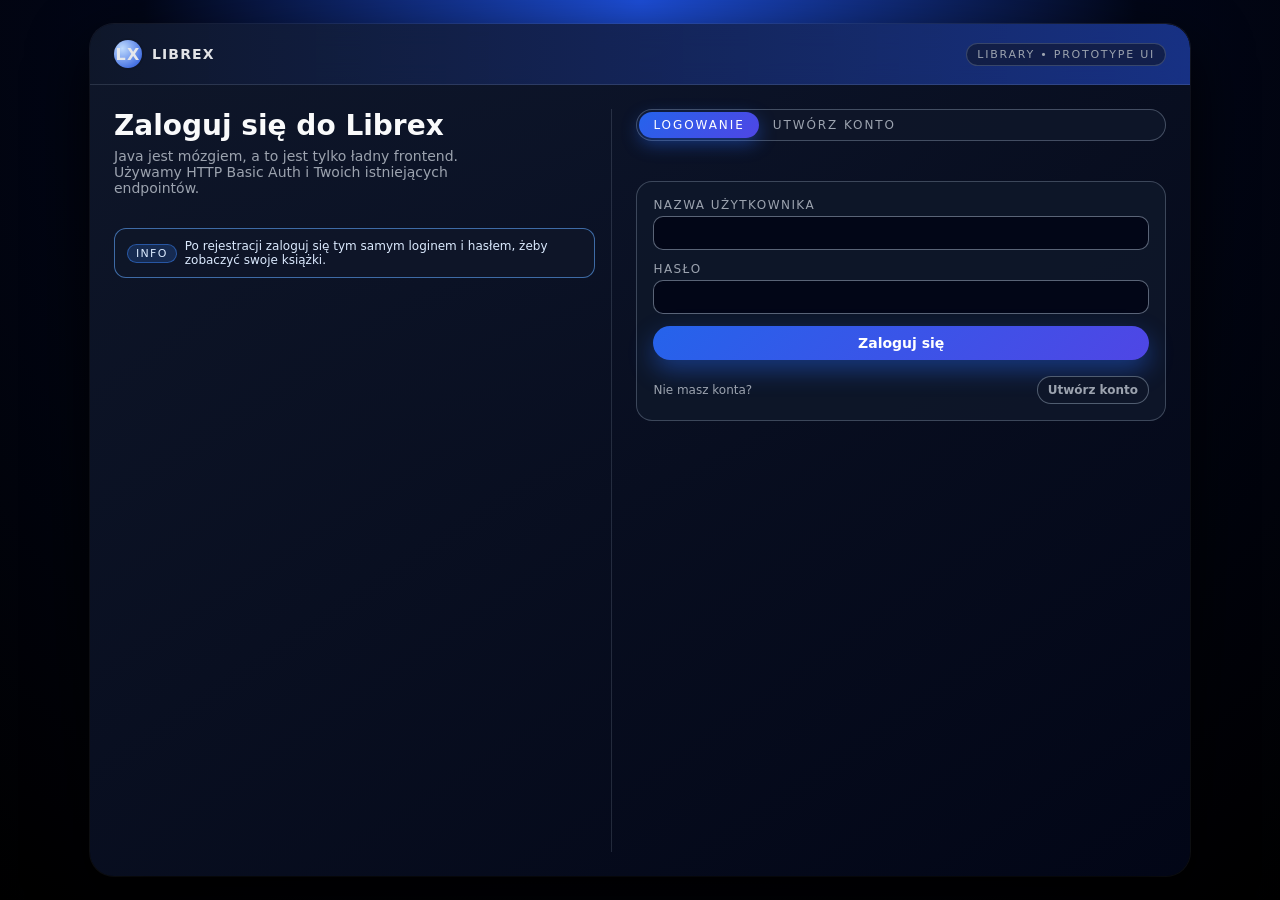
==== Librex/src/main/resources/static/index.html @ 3c1e67bb "The application is expanded to include basic crud for books, authors, and users. Additionally, it ha" ====
<!DOCTYPE html>
<html lang="pl">
<head>
    <meta charset="UTF-8" />
    <title>Librex</title>
    <meta name="viewport" content="width=device-width, initial-scale=1.0" />
    <style>
        :root {
            --bg: #0f172a;
            --bg-soft: #111827;
            --card: #1f2937;
            --accent: #3b82f6;
            --accent-soft: rgba(59, 130, 246, 0.15);
            --text: #f9fafb;
            --muted: #9ca3af;
            --danger: #ef4444;
            --radius: 16px;
        }

        * {
            box-sizing: border-box;
            margin: 0;
            padding: 0;
            font-family: system-ui, -apple-system, BlinkMacSystemFont, "Segoe UI", sans-serif;
        }

        body {
            background: radial-gradient(circle at top, #1d4ed8 0, #020617 45%, #000000 100%);
            color: var(--text);
            min-height: 100vh;
            display: flex;
            align-items: stretch;
            justify-content: center;
        }

        #app {
            width: 100%;
            max-width: 1100px;
            margin: 24px;
            background: linear-gradient(145deg, rgba(15, 23, 42, 0.98), rgba(2, 6, 23, 0.98));
            border-radius: 24px;
            box-shadow:
                    0 24px 60px rgba(0, 0, 0, 0.9),
                    0 0 0 1px rgba(148, 163, 184, 0.15);
            overflow: hidden;
            display: flex;
            flex-direction: column;
        }

        header {
            display: flex;
            align-items: center;
            justify-content: space-between;
            padding: 16px 24px;
            border-bottom: 1px solid rgba(148, 163, 184, 0.2);
            background: linear-gradient(90deg, rgba(15, 23, 42, 0.9), rgba(30, 64, 175, 0.7));
            backdrop-filter: blur(12px);
        }

        header .logo {
            display: flex;
            align-items: center;
            gap: 10px;
            font-weight: 700;
            letter-spacing: 0.08em;
            text-transform: uppercase;
            font-size: 14px;
            color: var(--text);
        }

        header .logo-icon {
            width: 28px;
            height: 28px;
            border-radius: 999px;
            background: radial-gradient(circle at 30% 30%, #bfdbfe, #1d4ed8);
            display: flex;
            align-items: center;
            justify-content: center;
            font-size: 16px;
            color: #e5e7eb;
            box-shadow: 0 0 0 2px rgba(15, 23, 42, 0.9);
        }

        header .logo span {
            opacity: 0.9;
        }

        .chip {
            padding: 4px 10px;
            border-radius: 999px;
            background: rgba(15, 23, 42, 0.6);
            color: var(--muted);
            font-size: 11px;
            text-transform: uppercase;
            letter-spacing: 0.16em;
            border: 1px solid rgba(148, 163, 184, 0.3);
        }

        main {
            flex: 1;
            display: flex;
            padding: 24px;
            gap: 24px;
        }

        .hidden {
            display: none !important;
        }

        /* AUTH SCREEN */

        #auth-screen {
            width: 100%;
            display: flex;
            gap: 24px;
        }

        .auth-left {
            flex: 1;
            padding-right: 16px;
            border-right: 1px solid rgba(148, 163, 184, 0.2);
            display: flex;
            flex-direction: column;
            gap: 16px;
        }

        .auth-title {
            font-size: 28px;
            font-weight: 700;
            margin-bottom: 6px;
        }

        .auth-subtitle {
            font-size: 14px;
            color: var(--muted);
            max-width: 360px;
        }

        .auth-highlight {
            margin-top: 16px;
            padding: 10px 12px;
            border-radius: 12px;
            background: rgba(15, 23, 42, 0.9);
            border: 1px solid rgba(96, 165, 250, 0.6);
            font-size: 12px;
            color: #dbeafe;
            display: inline-flex;
            align-items: center;
            gap: 8px;
        }

        .auth-highlight span.badge {
            padding: 2px 8px;
            border-radius: 999px;
            background: rgba(59, 130, 246, 0.2);
            border: 1px solid rgba(59, 130, 246, 0.5);
            font-size: 11px;
            letter-spacing: 0.12em;
            text-transform: uppercase;
        }

        .auth-right {
            flex: 1.1;
            display: flex;
            flex-direction: column;
            gap: 16px;
        }

        .tabs {
            display: inline-flex;
            padding: 2px;
            border-radius: 999px;
            background: rgba(15, 23, 42, 0.9);
            border: 1px solid rgba(148, 163, 184, 0.4);
            margin-bottom: 8px;
        }

        .tab {
            padding: 6px 14px;
            border-radius: 999px;
            font-size: 12px;
            text-transform: uppercase;
            letter-spacing: 0.16em;
            cursor: pointer;
            color: var(--muted);
            border: none;
            background: transparent;
            transition: all 0.15s ease-out;
        }

        .tab.active {
            background: linear-gradient(135deg, #2563eb, #4f46e5);
            color: white;
            box-shadow: 0 6px 18px rgba(37, 99, 235, 0.45);
        }

        form {
            display: flex;
            flex-direction: column;
            gap: 12px;
            padding: 16px;
            border-radius: 16px;
            background: rgba(15, 23, 42, 0.92);
            border: 1px solid rgba(148, 163, 184, 0.35);
        }

        .field {
            display: flex;
            flex-direction: column;
            gap: 4px;
        }

        label {
            font-size: 12px;
            text-transform: uppercase;
            letter-spacing: 0.12em;
            color: var(--muted);
        }

        input {
            background: #020617;
            border-radius: 10px;
            border: 1px solid rgba(148, 163, 184, 0.6);
            padding: 8px 10px;
            color: var(--text);
            font-size: 14px;
            outline: none;
            transition: border-color 0.1s, box-shadow 0.1s, background-color 0.1s;
        }

        input:focus {
            border-color: var(--accent);
            box-shadow: 0 0 0 1px rgba(59, 130, 246, 0.5);
            background: #020617;
        }

        .btn {
            border-radius: 999px;
            padding: 9px 14px;
            border: none;
            font-size: 14px;
            font-weight: 600;
            cursor: pointer;
            display: inline-flex;
            align-items: center;
            justify-content: center;
            gap: 8px;
            transition: all 0.12s ease-out;
        }

        .btn-primary {
            background: linear-gradient(135deg, #2563eb, #4f46e5);
            color: white;
            box-shadow: 0 10px 25px rgba(37, 99, 235, 0.45);
        }

        .btn-primary:hover {
            transform: translateY(-1px);
            box-shadow: 0 14px 35px rgba(37, 99, 235, 0.55);
        }

        .btn-secondary {
            background: rgba(15, 23, 42, 0.9);
            color: var(--muted);
            border: 1px solid rgba(148, 163, 184, 0.5);
        }

        .btn-secondary:hover {
            background: rgba(15, 23, 42, 1);
            color: #e5e7eb;
        }

        .form-footer {
            display: flex;
            justify-content: space-between;
            align-items: center;
            margin-top: 4px;
            font-size: 12px;
            color: var(--muted);
            gap: 8px;
            flex-wrap: wrap;
        }

        .error {
            font-size: 12px;
            color: var(--danger);
            padding: 4px 8px;
            border-radius: 8px;
            background: rgba(127, 29, 29, 0.35);
            border: 1px solid rgba(239, 68, 68, 0.6);
        }

        .success {
            font-size: 12px;
            color: #22c55e;
            padding: 4px 8px;
            border-radius: 8px;
            background: rgba(22, 101, 52, 0.35);
            border: 1px solid rgba(34, 197, 94, 0.6);
        }

        /* MAIN SCREEN */

        #main-screen {
            width: 100%;
            display: flex;
            flex-direction: column;
            height: 100%;
        }

        .main-content {
            flex: 1;
            display: flex;
            flex-direction: column;
            padding: 16px 24px 24px;
        }

        .main-top {
            display: flex;
            justify-content: space-between;
            align-items: flex-end;
            margin-bottom: 16px;
            gap: 16px;
            flex-wrap: wrap;
        }

        .main-top-title {
            font-size: 24px;
            font-weight: 700;
        }

        .main-top-subtitle {
            font-size: 13px;
            color: var(--muted);
            margin-top: 4px;
        }

        .profile-button {
            display: inline-flex;
            align-items: center;
            gap: 8px;
            padding: 6px 12px;
            border-radius: 999px;
            background: rgba(15, 23, 42, 0.9);
            border: 1px solid rgba(148, 163, 184, 0.6);
            cursor: pointer;
            color: var(--muted);
            font-size: 13px;
            transition: all 0.12s ease-out;
        }

        .profile-button:hover {
            background: rgba(15, 23, 42, 1);
            color: #e5e7eb;
            transform: translateY(-1px);
        }

        .profile-avatar {
            width: 24px;
            height: 24px;
            border-radius: 999px;
            background: radial-gradient(circle at 30% 30%, #f9a8d4, #1d4ed8);
            display: flex;
            align-items: center;
            justify-content: center;
            font-size: 12px;
            color: #0b1120;
            font-weight: 700;
        }

        .books-grid {
            display: grid;
            grid-template-columns: repeat(auto-fill, minmax(160px, 1fr));
            gap: 16px;
        }

        .book-card {
            background: var(--card);
            border-radius: var(--radius);
            border: 1px solid rgba(148, 163, 184, 0.35);
            padding: 10px;
            display: flex;
            flex-direction: column;
            gap: 8px;
            cursor: pointer;
            transition: all 0.12s ease-out;
            position: relative;
            overflow: hidden;
        }

        .book-card::before {
            content: "";
            position: absolute;
            inset: 0;
            background: radial-gradient(circle at top, rgba(59, 130, 246, 0.18), transparent 55%);
            opacity: 0;
            transition: opacity 0.12s ease-out;
            pointer-events: none;
        }

        .book-card:hover::before {
            opacity: 1;
        }

        .book-card:hover {
            transform: translateY(-3px);
            box-shadow: 0 18px 45px rgba(15, 23, 42, 0.7);
            border-color: rgba(59, 130, 246, 0.7);
        }

        .book-cover {
            width: 100%;
            aspect-ratio: 3 / 4;
            border-radius: 12px;
            background-size: cover;
            background-position: center;
            background-repeat: no-repeat;
            background-color: #020617;
            border: 1px solid rgba(31, 41, 55, 0.9);
        }

        .book-title {
            font-size: 14px;
            font-weight: 600;
            line-height: 1.3;
        }

        .book-author {
            font-size: 12px;
            color: var(--muted);
        }

        .book-meta {
            display: flex;
            justify-content: space-between;
            align-items: center;
            margin-top: 2px;
        }

        .book-chip {
            font-size: 11px;
            padding: 2px 6px;
            border-radius: 999px;
            background: rgba(15, 23, 42, 0.9);
            border: 1px solid rgba(148, 163, 184, 0.7);
            color: var(--muted);
        }

        .book-tag {
            font-size: 11px;
            color: rgba(129, 140, 248, 0.9);
        }

        .empty-state {
            padding: 32px 16px;
            text-align: center;
            color: var(--muted);
            font-size: 14px;
        }

        /* PROFILE MODAL */

        #profile-modal-backdrop {
            position: fixed;
            inset: 0;
            background: rgba(15, 23, 42, 0.7);
            display: none;
            align-items: center;
            justify-content: center;
            z-index: 50;
        }

        #profile-modal-backdrop.active {
            display: flex;
        }

        #profile-modal {
            width: 360px;
            max-width: 90vw;
            background: rgba(15, 23, 42, 0.98);
            border-radius: 20px;
            border: 1px solid rgba(148, 163, 184, 0.6);
            box-shadow:
                    0 24px 60px rgba(0, 0, 0, 0.9),
                    0 0 0 1px rgba(148, 163, 184, 0.25);
            padding: 18px 18px 16px;
        }

        .profile-header {
            display: flex;
            align-items: center;
            justify-content: space-between;
            margin-bottom: 12px;
        }

        .profile-main {
            display: flex;
            align-items: center;
            gap: 12px;
            margin-bottom: 10px;
        }

        .profile-main-avatar {
            width: 42px;
            height: 42px;
            border-radius: 999px;
            background: radial-gradient(circle at 30% 30%, #f97316, #4f46e5);
            display: flex;
            align-items: center;
            justify-content: center;
            font-size: 18px;
            font-weight: 700;
            color: #020617;
            border: 2px solid #020617;
        }

        .profile-main-text {
            display: flex;
            flex-direction: column;
            gap: 2px;
        }

        .profile-main-name {
            font-size: 16px;
            font-weight: 600;
        }

        .profile-main-username {
            font-size: 12px;
            color: var(--muted);
        }

        .profile-section {
            margin-top: 10px;
            padding: 10px;
            border-radius: 12px;
            background: rgba(15, 23, 42, 0.95);
            border: 1px solid rgba(55, 65, 81, 0.8);
        }

        .profile-section-title {
            font-size: 11px;
            text-transform: uppercase;
            letter-spacing: 0.16em;
            color: var(--muted);
            margin-bottom: 6px;
        }

        .profile-row {
            display: flex;
            justify-content: space-between;
            font-size: 13px;
            margin-top: 4px;
            gap: 12px;
        }

        .profile-row span:first-child {
            color: var(--muted);
        }

        .profile-row span:last-child {
            color: var(--text);
            font-weight: 500;
        }

        .profile-footer {
            margin-top: 10px;
            display: flex;
            justify-content: flex-end;
            gap: 8px;
        }

        .btn-small {
            padding: 6px 10px;
            font-size: 12px;
        }

        @media (max-width: 800px) {
            main {
                flex-direction: column;
            }

            #auth-screen {
                flex-direction: column;
            }

            .auth-left {
                padding-right: 0;
                border-right: none;
                border-bottom: 1px solid rgba(148, 163, 184, 0.2);
                padding-bottom: 16px;
            }
        }
    </style>
</head>
<body>
<div id="app">
    <header>
        <div class="logo">
            <div class="logo-icon">Lx</div>
            <span>Librex</span>
        </div>
        <div class="chip">Library • Prototype UI</div>
    </header>

    <main>
        <!-- AUTH SCREEN -->
        <section id="auth-screen">
            <div class="auth-left">
                <div>
                    <div class="auth-title">Zaloguj się do Librex</div>
                    <div class="auth-subtitle">
                        Java jest mózgiem, a to jest tylko ładny frontend. Używamy HTTP Basic Auth i Twoich istniejących endpointów.
                    </div>
                </div>
                <div class="auth-highlight">
                    <span class="badge">Info</span>
                    <span>Po rejestracji zaloguj się tym samym loginem i hasłem, żeby zobaczyć swoje książki.</span>
                </div>
            </div>

            <div class="auth-right">
                <div class="tabs">
                    <button class="tab active" data-tab="login">Logowanie</button>
                    <button class="tab" data-tab="register">Utwórz konto</button>
                </div>

                <div id="auth-messages"></div>

                <!-- Login form -->
                <form id="login-form">
                    <div class="field">
                        <label for="login-username">Nazwa użytkownika</label>
                        <input id="login-username" name="username" autocomplete="username" />
                    </div>
                    <div class="field">
                        <label for="login-password">Hasło</label>
                        <input id="login-password" name="password" type="password" autocomplete="current-password" />
                    </div>
                    <button type="submit" class="btn btn-primary">Zaloguj się</button>
                    <div class="form-footer">
                        <span>Nie masz konta?</span>
                        <button type="button" class="btn btn-secondary btn-small" id="go-register">
                            Utwórz konto
                        </button>
                    </div>
                </form>

                <!-- Register form -->
                <form id="register-form" class="hidden">
                    <div class="field">
                        <label for="reg-firstname">Imię</label>
                        <input id="reg-firstname" name="firstname" />
                    </div>
                    <div class="field">
                        <label for="reg-surname">Nazwisko</label>
                        <input id="reg-surname" name="surname" />
                    </div>
                    <div class="field">
                        <label for="reg-email">E-mail</label>
                        <input id="reg-email" name="email" type="email" autocomplete="email" />
                    </div>
                    <div class="field">
                        <label for="reg-username">Nazwa użytkownika</label>
                        <input id="reg-username" name="username" autocomplete="username" />
                    </div>
                    <div class="field">
                        <label for="reg-password">Hasło</label>
                        <input id="reg-password" name="password" type="password" autocomplete="new-password" />
                    </div>
                    <button type="submit" class="btn btn-primary">Utwórz konto</button>
                    <div class="form-footer">
                        <span>Masz już konto?</span>
                        <button type="button" class="btn btn-secondary btn-small" id="go-login">
                            Zaloguj się
                        </button>
                    </div>
                </form>
            </div>
        </section>

        <!-- MAIN SCREEN -->
        <section id="main-screen" class="hidden">
            <div class="main-content">
                <div class="main-top">
                    <div>
                        <div class="main-top-title">Twoja biblioteka</div>
                        <div class="main-top-subtitle">Książki pobrane z backendu Javy – to jest tylko ładna warstwa na wierzchu.</div>
                    </div>
                    <button id="profile-button" class="profile-button">
                        <div class="profile-avatar" id="profile-avatar-initials">U</div>
                        <span id="profile-button-name">Użytkownik</span>
                    </button>
                </div>

                <div id="books-container">
                    <div class="empty-state" id="books-empty">
                        Brak wyników lub endpoint /api/books nie jest jeszcze podłączony.<br />
                        Dodaj później REST API w Javie (GET /api/books) i zwróć listę książek, a kafelki zapełnią się automatycznie.
                    </div>
                    <div class="books-grid" id="books-grid"></div>
                </div>
            </div>
        </section>
    </main>
</div>

<!-- PROFILE MODAL -->
<div id="profile-modal-backdrop">
    <div id="profile-modal">
        <div class="profile-header">
            <div>Twój profil</div>
            <button id="profile-close" class="btn btn-secondary btn-small">Zamknij</button>
        </div>
        <div class="profile-main">
            <div class="profile-main-avatar" id="profile-avatar-big">U</div>
            <div class="profile-main-text">
                <div class="profile-main-name" id="profile-name">Imię Nazwisko</div>
                <div class="profile-main-username" id="profile-username">@username</div>
            </div>
        </div>
        <div class="profile-section">
            <div class="profile-section-title">Dane konta</div>
            <div class="profile-row">
                <span>E-mail</span>
                <span id="profile-email">user@example.com</span>
            </div>
            <div class="profile-row">
                <span>Rola</span>
                <span id="profile-role">CUSTOMER</span>
            </div>
        </div>
        <div class="profile-footer">
            <button id="logout-button" class="btn btn-secondary btn-small">Wyloguj</button>
        </div>
    </div>
</div>

<script>
    // ======= KONFIGURACJA =======
    const API_BASE = ""; // ten sam host / port, bo serwujesz index.html z Spring Boota

    let auth = null; // { username, password }
    let currentUser = null;

    function setAuth(username, password) {
        auth = { username, password };
        localStorage.setItem("librexAuth", JSON.stringify(auth));
    }

    function clearAuth() {
        auth = null;
        currentUser = null;
        localStorage.removeItem("librexAuth");
    }

    function getAuthHeader() {
        if (!auth) return {};
        return {
            Authorization: "Basic " + btoa(auth.username + ":" + auth.password),
        };
    }

    function showMessage(message, type) {
        const container = document.getElementById("auth-messages");
        container.innerHTML = "";
        if (!message) return;
        const div = document.createElement("div");
        div.className = type === "error" ? "error" : "success";
        div.textContent = message;
        container.appendChild(div);
    }

    function switchAuthTab(tab) {
        const loginForm = document.getElementById("login-form");
        const registerForm = document.getElementById("register-form");
        const tabs = document.querySelectorAll(".tab");

        tabs.forEach((t) => {
            t.classList.toggle("active", t.dataset.tab === tab);
        });

        if (tab === "login") {
            loginForm.classList.remove("hidden");
            registerForm.classList.add("hidden");
        } else {
            loginForm.classList.add("hidden");
            registerForm.classList.remove("hidden");
        }
        showMessage("", "");
    }

    function showMainScreen() {
        document.getElementById("auth-screen").classList.add("hidden");
        document.getElementById("main-screen").classList.remove("hidden");
    }

    function showAuthScreen() {
        document.getElementById("main-screen").classList.add("hidden");
        document.getElementById("auth-screen").classList.remove("hidden");
    }

    function updateProfileUI(user) {
        const initials =
            (user.firstname?.[0] || "") + (user.surname?.[0] || "");
        const upperInitials = initials.toUpperCase() || "U";

        document.getElementById("profile-avatar-initials").textContent =
            upperInitials;
        document.getElementById("profile-avatar-big").textContent =
            upperInitials;

        document.getElementById("profile-button-name").textContent =
            user.firstname + " " + user.surname;

        document.getElementById("profile-name").textContent =
            user.firstname + " " + user.surname;
        document.getElementById("profile-username").textContent =
            "@" + user.username;
        document.getElementById("profile-email").textContent = user.email;
        document.getElementById("profile-role").textContent = user.role;
    }

    async function fetchCurrentUser(showErrors = true) {
        try {
            const res = await fetch(API_BASE + "/api/auth/me", {
                headers: {
                    ...getAuthHeader(),
                },
            });

            if (!res.ok) {
                if (showErrors) showMessage("Nie udało się pobrać danych użytkownika.", "error");
                return null;
            }

            const user = await res.json();
            currentUser = user;
            updateProfileUI(user);
            return user;
        } catch (e) {
            console.error(e);
            if (showErrors) showMessage("Błąd połączenia z backendem.", "error");
            return null;
        }
    }

    async function login(username, password) {
        setAuth(username, password);
        const user = await fetchCurrentUser(true);
        if (!user) {
            clearAuth();
            throw new Error("Login failed");
        }
        showMainScreen();
        await fetchBooks();
    }

    async function registerUser(data) {
        try {
            const res = await fetch(API_BASE + "/api/auth/register", {
                method: "POST",
                headers: {
                    "Content-Type": "application/json",
                },
                body: JSON.stringify(data),
            });

            if (!res.ok) {
                const text = await res.text();
                console.error("Register error:", text);
                showMessage("Rejestracja nie powiodła się (np. email/username zajęty).", "error");
                return false;
            }

            const user = await res.json();
            showMessage("Konto utworzone! Teraz zaloguj się danymi, które podałeś.", "success");
            return user;
        } catch (e) {
            console.error(e);
            showMessage("Błąd połączenia przy rejestracji.", "error");
            return false;
        }
    }

    // ====== KSIĄŻKI ======

    function renderBooks(books) {
        const grid = document.getElementById("books-grid");
        const empty = document.getElementById("books-empty");

        grid.innerHTML = "";

        if (!books || books.length === 0) {
            empty.style.display = "block";
            return;
        }

        empty.style.display = "none";

        books.forEach((book) => {
            const card = document.createElement("div");
            card.className = "book-card";
            card.dataset.bookId = book.id;

            const cover = document.createElement("div");
            cover.className = "book-cover";
            const coverUrl =
                book.photo ||
                "https://dummyimage.com/300x400/020617/94a3b8.png&text=Book";
            cover.style.backgroundImage = `url('${coverUrl}')`;

            const title = document.createElement("div");
            title.className = "book-title";
            title.textContent = book.title || "Bez tytułu";

            const author = document.createElement("div");
            author.className = "book-author";
            author.textContent = book.author || "Nieznany autor";

            const meta = document.createElement("div");
            meta.className = "book-meta";

            const chip = document.createElement("div");
            chip.className = "book-chip";
            chip.textContent = book.language || "PL";

            const tag = document.createElement("div");
            tag.className = "book-tag";
            tag.textContent = book.category || "Książka";

            meta.appendChild(chip);
            meta.appendChild(tag);

            card.appendChild(cover);
            card.appendChild(title);
            card.appendChild(author);
            card.appendChild(meta);

            card.addEventListener("click", () => {
                // tu w przyszłości: przejście do strony szczegółów książki
                alert(
                    "Tu później przejdziesz do szczegółów książki o ID " +
                    book.id
                );
            });

            grid.appendChild(card);
        });
    }

    async function fetchBooks() {
        try {
            const res = await fetch(API_BASE + "/api/books", {
                headers: {
                    "Content-Type": "application/json",
                    ...getAuthHeader(),
                },
            });

            if (!res.ok) {
                console.warn("GET /api/books nie zwrócił 200. Pewnie endpoint jeszcze nie istnieje.");
                renderBooks([]);
                return;
            }

            const books = await res.json();
            renderBooks(books);
        } catch (e) {
            console.error(e);
            renderBooks([]);
        }
    }

    // ====== PROFILE MODAL ======

    function openProfileModal() {
        const backdrop = document.getElementById("profile-modal-backdrop");
        backdrop.classList.add("active");
    }

    function closeProfileModal() {
        const backdrop = document.getElementById("profile-modal-backdrop");
        backdrop.classList.remove("active");
    }

    // ====== INIT ======

    document.addEventListener("DOMContentLoaded", async () => {
        // Tab switching
        document.querySelectorAll(".tab").forEach((tab) => {
            tab.addEventListener("click", () => {
                switchAuthTab(tab.dataset.tab);
            });
        });

        document
            .getElementById("go-register")
            .addEventListener("click", () => switchAuthTab("register"));
        document
            .getElementById("go-login")
            .addEventListener("click", () => switchAuthTab("login"));

        // Login form
        document
            .getElementById("login-form")
            .addEventListener("submit", async (e) => {
                e.preventDefault();
                const username =
                    document.getElementById("login-username").value.trim();
                const password =
                    document.getElementById("login-password").value;

                if (!username || !password) {
                    showMessage("Podaj login i hasło.", "error");
                    return;
                }

                try {
                    showMessage("Logowanie...", "success");
                    await login(username, password);
                    showMessage("", "");
                } catch (err) {
                    showMessage("Niepoprawne dane logowania.", "error");
                }
            });

        // Register form
        document
            .getElementById("register-form")
            .addEventListener("submit", async (e) => {
                e.preventDefault();
                const data = {
                    firstname: document
                        .getElementById("reg-firstname")
                        .value.trim(),
                    surname: document
                        .getElementById("reg-surname")
                        .value.trim(),
                    email: document.getElementById("reg-email").value.trim(),
                    username: document
                        .getElementById("reg-username")
                        .value.trim(),
                    password: document.getElementById("reg-password").value,
                };

                if (
                    !data.firstname ||
                    !data.surname ||
                    !data.email ||
                    !data.username ||
                    !data.password
                ) {
                    showMessage("Uzupełnij wszystkie pola.", "error");
                    return;
                }

                const created = await registerUser(data);
                if (created) {
                    switchAuthTab("login");
                }
            });

        // Profile button
        document
            .getElementById("profile-button")
            .addEventListener("click", () => {
                if (currentUser) {
                    openProfileModal();
                }
            });

        document
            .getElementById("profile-close")
            .addEventListener("click", closeProfileModal);

        document
            .getElementById("profile-modal-backdrop")
            .addEventListener("click", (e) => {
                if (e.target.id === "profile-modal-backdrop") {
                    closeProfileModal();
                }
            });

        document
            .getElementById("logout-button")
            .addEventListener("click", () => {
                clearAuth();
                closeProfileModal();
                showAuthScreen();
            });

        // Auto login (jeśli są dane w localStorage)
        const stored = localStorage.getItem("librexAuth");
        if (stored) {
            try {
                const parsed = JSON.parse(stored);
                if (parsed.username && parsed.password) {
                    setAuth(parsed.username, parsed.password);
                    const user = await fetchCurrentUser(false);
                    if (user) {
                        showMainScreen();
                        await fetchBooks();
                    } else {
                        clearAuth();
                    }
                }
            } catch (e) {
                console.error(e);
                clearAuth();
            }
        }
    });
</script>
</body>
</html>
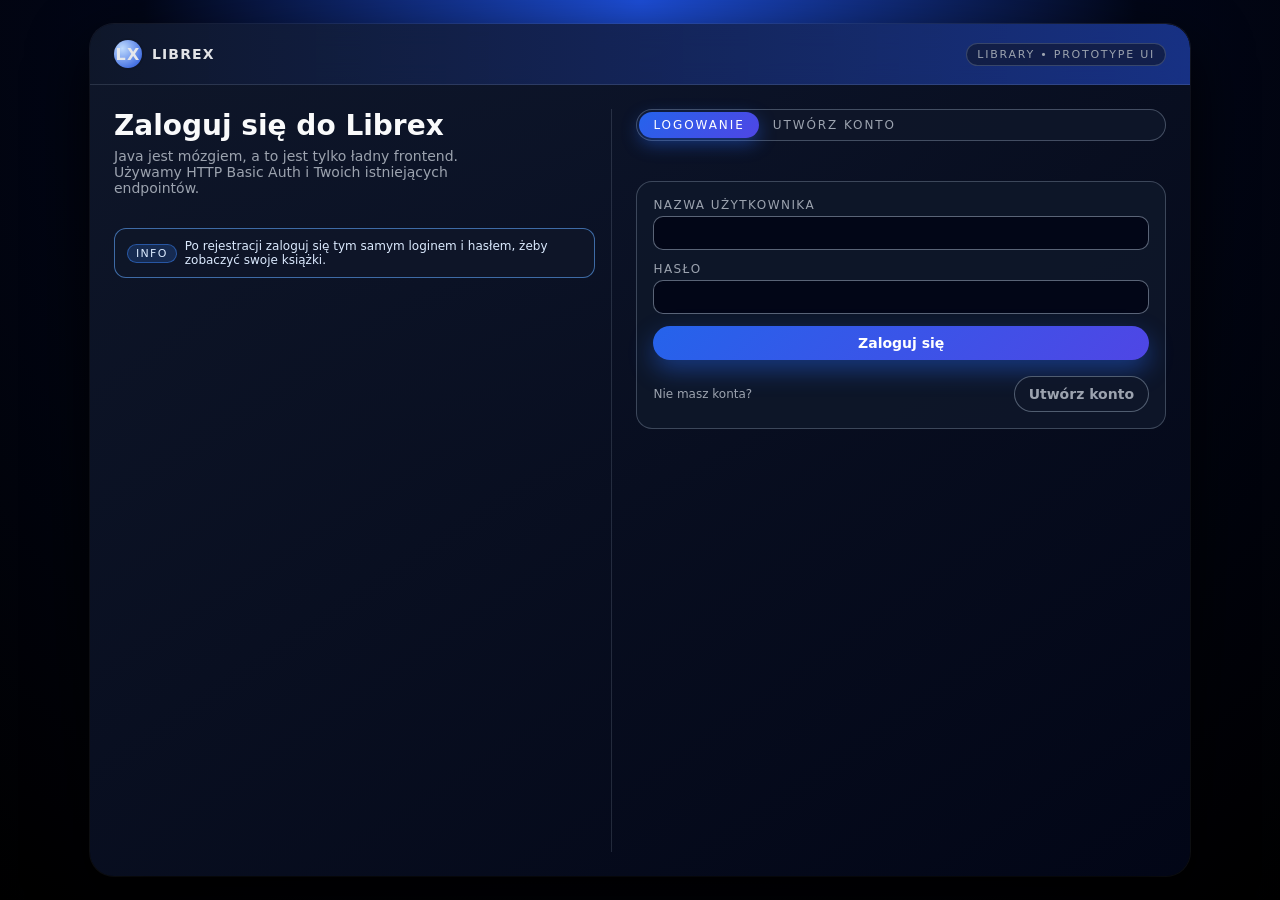
==== commit 29d292cb: "reservation and waitlist" ====
--- a/Librex/src/main/resources/static/index.html
+++ b/Librex/src/main/resources/static/index.html
@@ -14,6 +14,8 @@
             --text: #f9fafb;
             --muted: #9ca3af;
             --danger: #ef4444;
+            --success: #22c55e;
+            --info: #3b82f6;
             --radius: 16px;
         }
 
@@ -290,9 +292,9 @@
             border: 1px solid rgba(239, 68, 68, 0.6);
         }
 
-        .success {
+        .success-message {
             font-size: 12px;
-            color: #22c55e;
+            color: var(--success);
             padding: 4px 8px;
             border-radius: 8px;
             background: rgba(22, 101, 52, 0.35);
@@ -458,9 +460,8 @@
             font-size: 14px;
         }
 
-        /* PROFILE MODAL */
-
-        #profile-modal-backdrop {
+        /* MODAL STYLES (for Profile and Book Details) */
+        .modal-backdrop {
             position: fixed;
             inset: 0;
             background: rgba(15, 23, 42, 0.7);
@@ -470,11 +471,11 @@
             z-index: 50;
         }
 
-        #profile-modal-backdrop.active {
-            display: flex;
-        }
-
-        #profile-modal {
+        .modal-backdrop.active {
+            display: flex;
+        }
+
+        .modal {
             width: 360px;
             max-width: 90vw;
             background: rgba(15, 23, 42, 0.98);
@@ -484,96 +485,99 @@
                     0 24px 60px rgba(0, 0, 0, 0.9),
                     0 0 0 1px rgba(148, 163, 184, 0.25);
             padding: 18px 18px 16px;
-        }
-
-        .profile-header {
+            display: flex;
+            flex-direction: column;
+            gap: 12px;
+        }
+
+        .modal-header {
             display: flex;
             align-items: center;
             justify-content: space-between;
-            margin-bottom: 12px;
-        }
-
-        .profile-main {
-            display: flex;
-            align-items: center;
-            gap: 12px;
-            margin-bottom: 10px;
-        }
-
-        .profile-main-avatar {
-            width: 42px;
-            height: 42px;
-            border-radius: 999px;
-            background: radial-gradient(circle at 30% 30%, #f97316, #4f46e5);
-            display: flex;
-            align-items: center;
-            justify-content: center;
+        }
+        .modal-header .title {
             font-size: 18px;
-            font-weight: 700;
-            color: #020617;
-            border: 2px solid #020617;
-        }
-
-        .profile-main-text {
-            display: flex;
-            flex-direction: column;
-            gap: 2px;
-        }
-
-        .profile-main-name {
-            font-size: 16px;
             font-weight: 600;
         }
-
-        .profile-main-username {
-            font-size: 12px;
+        .modal-body {
+            font-size: 13px;
             color: var(--muted);
-        }
-
-        .profile-section {
-            margin-top: 10px;
-            padding: 10px;
-            border-radius: 12px;
-            background: rgba(15, 23, 42, 0.95);
-            border: 1px solid rgba(55, 65, 81, 0.8);
-        }
-
-        .profile-section-title {
-            font-size: 11px;
-            text-transform: uppercase;
-            letter-spacing: 0.16em;
-            color: var(--muted);
-            margin-bottom: 6px;
-        }
-
-        .profile-row {
-            display: flex;
-            justify-content: space-between;
-            font-size: 13px;
-            margin-top: 4px;
-            gap: 12px;
-        }
-
-        .profile-row span:first-child {
-            color: var(--muted);
-        }
-
-        .profile-row span:last-child {
-            color: var(--text);
-            font-weight: 500;
-        }
-
-        .profile-footer {
-            margin-top: 10px;
+            max-height: 70vh;
+            overflow-y: auto;
+        }
+        .modal-footer {
             display: flex;
             justify-content: flex-end;
             gap: 8px;
         }
 
-        .btn-small {
-            padding: 6px 10px;
+        /* BOOK DETAILS SPECIFIC */
+        #book-details-modal .book-cover-large {
+            width: 100%;
+            height: 200px;
+            background-size: cover;
+            background-position: center;
+            background-repeat: no-repeat;
+            background-color: #020617;
+            border-radius: 12px;
+            margin-bottom: 12px;
+        }
+        #book-details-modal .book-description {
+            margin-top: 8px;
+            margin-bottom: 12px;
+            font-size: 14px;
+            line-height: 1.5;
+            color: var(--text);
+        }
+        #book-details-modal .book-details-section {
+            border-top: 1px solid rgba(148, 163, 184, 0.2);
+            padding-top: 12px;
+            margin-top: 12px;
+        }
+        #book-details-modal .book-details-section .section-title {
             font-size: 12px;
-        }
+            text-transform: uppercase;
+            letter-spacing: 0.12em;
+            color: var(--muted);
+            margin-bottom: 8px;
+        }
+        #book-details-modal .copy-list {
+            display: flex;
+            flex-direction: column;
+            gap: 8px;
+        }
+        #book-details-modal .copy-item {
+            display: flex;
+            justify-content: space-between;
+            align-items: center;
+            background: var(--bg-soft);
+            padding: 8px 12px;
+            border-radius: 10px;
+            border: 1px solid rgba(148, 163, 184, 0.3);
+            font-size: 13px;
+        }
+        #book-details-modal .copy-item.unavailable {
+            opacity: 0.6;
+            background: #272c36;
+        }
+        #book-details-modal .copy-item .inventory-number {
+            font-weight: 600;
+            color: var(--text);
+        }
+        #book-details-modal .copy-item .status {
+            color: var(--success);
+            font-weight: 500;
+        }
+        #book-details-modal .copy-item.unavailable .status {
+            color: var(--danger);
+        }
+        #book-details-modal .waitlist-info {
+            text-align: center;
+            font-style: italic;
+            color: var(--muted);
+            margin-top: 12px;
+        }
+
 
         @media (max-width: 800px) {
             main {
@@ -601,6 +605,9 @@
             <span>Librex</span>
         </div>
         <div class="chip">Library • Prototype UI</div>
+        <button id="librarian-panel-btn" class="chip hidden" style="cursor: pointer; background: rgba(59, 130, 246, 0.2); color: #93c5fd; border-color: #3b82f6;">
+            Panel Bibliotekarza
+        </button>
     </header>
 
     <main>
@@ -706,10 +713,10 @@
 </div>
 
 <!-- PROFILE MODAL -->
-<div id="profile-modal-backdrop">
-    <div id="profile-modal">
-        <div class="profile-header">
-            <div>Twój profil</div>
+<div id="profile-modal-backdrop" class="modal-backdrop">
+    <div id="profile-modal" class="modal">
+        <div class="modal-header">
+            <div class="title">Twój profil</div>
             <button id="profile-close" class="btn btn-secondary btn-small">Zamknij</button>
         </div>
         <div class="profile-main">
@@ -730,18 +737,120 @@
                 <span id="profile-role">CUSTOMER</span>
             </div>
         </div>
-        <div class="profile-footer">
+
+        <div class="profile-section">
+            <div class="profile-section-title">Moje wypożyczenia</div>
+            <div id="profile-reservations-list" style="display: flex; flex-direction: column; gap: 8px; margin-top: 8px;">
+                <!-- JS populated -->
+            </div>
+        </div>
+
+        <div class="profile-section">
+            <div class="profile-section-title">Moje kolejki (Waitlist)</div>
+            <div id="profile-waitlist-list" style="display: flex; flex-direction: column; gap: 8px; margin-top: 8px;">
+                 <!-- JS populated -->
+            </div>
+        </div>
+
+        <div class="modal-footer">
             <button id="logout-button" class="btn btn-secondary btn-small">Wyloguj</button>
         </div>
     </div>
 </div>
 
+<!-- BOOK DETAILS MODAL -->
+<div id="book-details-modal-backdrop" class="modal-backdrop">
+    <div id="book-details-modal" class="modal">
+        <div class="modal-header">
+            <div class="title" id="book-details-modal-title"></div>
+            <button id="book-details-close" class="btn btn-secondary btn-small">Zamknij</button>
+        </div>
+        <div class="modal-body">
+            <div class="book-cover-large" id="book-details-modal-cover"></div>
+            <div class="book-description" id="book-details-modal-description"></div>
+
+            <div id="book-details-available-section" class="book-details-section hidden">
+                <div class="section-title">Dostępne egzemplarze</div>
+                <div class="copy-list" id="book-details-copy-list"></div>
+            </div>
+
+            <div id="book-details-unavailable-section" class="book-details-section hidden">
+                <div class="section-title">Brak dostępnych egzemplarzy</div>
+                <div class="waitlist-info">Wszystkie egzemplarze tego tytułu są obecnie wypożyczone.</div>
+                <div class="modal-footer">
+                    <button id="join-waitlist-btn" class="btn btn-primary">Zapisz się na listę oczekujących</button>
+                </div>
+            </div>
+        </div>
+    </div>
+</div>
+
+<!-- LIBRARIAN MODAL -->
+<div id="librarian-modal-backdrop" class="modal-backdrop">
+    <div id="librarian-modal" class="modal" style="width: 500px;">
+        <div class="modal-header">
+            <div class="title">Panel Bibliotekarza</div>
+            <button id="librarian-close" class="btn btn-secondary btn-small">Zamknij</button>
+        </div>
+        <div class="modal-body">
+            <!-- Search Section -->
+            <div class="field">
+                <label>Szukaj użytkownika</label>
+                <div style="display: flex; gap: 8px;">
+                    <input id="lib-search-input" placeholder="Login lub email..." style="flex: 1;" />
+                    <button id="lib-search-btn" class="btn btn-primary btn-small">Szukaj</button>
+                </div>
+            </div>
+            
+            <div id="lib-search-results" style="margin-top: 12px; display: flex; flex-direction: column; gap: 8px;"></div>
+
+            <!-- Selected User Details -->
+            <div id="lib-user-details" class="hidden" style="margin-top: 20px; border-top: 1px solid rgba(148, 163, 184, 0.2); padding-top: 12px;">
+                <div class="section-title" style="font-weight: 600; margin-bottom: 8px;">Wypożyczenia użytkownika: <span id="lib-selected-user-name"></span></div>
+                <div id="lib-user-reservations" style="display: flex; flex-direction: column; gap: 8px;"></div>
+            </div>
+        </div>
+    </div>
+</div>
+
+<!-- RETURN BOOK MODAL (Nested or separate) -->
+<div id="return-modal-backdrop" class="modal-backdrop" style="z-index: 60;">
+    <div id="return-modal" class="modal">
+        <div class="modal-header">
+            <div class="title">Zwrot książki</div>
+            <button id="return-close" class="btn btn-secondary btn-small">Anuluj</button>
+        </div>
+        <div class="modal-body">
+            <div style="margin-bottom: 12px;">
+                Zwracany egzemplarz: <span id="return-inventory-num" style="font-weight: 600;"></span>
+            </div>
+            <div class="field">
+                <label style="display: flex; align-items: center; gap: 8px; cursor: pointer;">
+                    <input type="checkbox" id="return-damaged" style="width: auto;" />
+                    Książka uszkodzona
+                </label>
+            </div>
+            <div class="field hidden" id="return-damage-details-field">
+                <label>Opis uszkodzeń</label>
+                <input id="return-damage-desc" />
+            </div>
+            <div class="field hidden" id="return-damage-fee-field">
+                <label>Opłata za zniszczenie (PLN)</label>
+                <input id="return-damage-fee" type="number" step="0.01" value="0.00" />
+            </div>
+        </div>
+        <div class="modal-footer">
+            <button id="confirm-return-btn" class="btn btn-primary">Potwierdź zwrot</button>
+        </div>
+    </div>
+</div>
+
 <script>
     // ======= KONFIGURACJA =======
-    const API_BASE = ""; // ten sam host / port, bo serwujesz index.html z Spring Boota
+    const API_BASE = "";
 
     let auth = null; // { username, password }
-    let currentUser = null;
+    let currentUser = null; // { id, username, email, role, firstname, surname }
 
     function setAuth(username, password) {
         auth = { username, password };
@@ -766,10 +875,42 @@
         container.innerHTML = "";
         if (!message) return;
         const div = document.createElement("div");
-        div.className = type === "error" ? "error" : "success";
+        div.className = type === "error" ? "error" : "success-message";
         div.textContent = message;
         container.appendChild(div);
     }
+    
+    function showGeneralMessage(message, type = "info") {
+        const container = document.getElementById("general-messages-container") || document.createElement("div");
+        if (!document.getElementById("general-messages-container")) {
+            container.id = "general-messages-container";
+            container.style.position = "fixed";
+            container.style.top = "20px";
+            container.style.right = "20px";
+            container.style.zIndex = "100";
+            container.style.maxWidth = "300px";
+            container.style.display = "flex";
+            container.style.flexDirection = "column";
+            container.style.gap = "10px";
+            document.body.appendChild(container);
+        }
+        
+        const div = document.createElement("div");
+        div.className = `message-${type}`;
+        div.style.padding = "10px 15px";
+        div.style.borderRadius = "8px";
+        div.style.backgroundColor = type === "error" ? "rgba(239, 68, 68, 0.8)" : (type === "success" ? "rgba(34, 197, 94, 0.8)" : "rgba(59, 130, 246, 0.8)");
+        div.style.color = "white";
+        div.style.boxShadow = "0 4px 12px rgba(0,0,0,0.2)";
+        div.textContent = message;
+        
+        container.appendChild(div);
+
+        setTimeout(() => {
+            div.remove();
+        }, 5000);
+    }
+
 
     function switchAuthTab(tab) {
         const loginForm = document.getElementById("login-form");
@@ -800,7 +941,8 @@
         document.getElementById("auth-screen").classList.remove("hidden");
     }
 
-    function updateProfileUI(user) {
+    function updateProfileUI(userDetails) {
+        const user = userDetails.user;
         const initials =
             (user.firstname?.[0] || "") + (user.surname?.[0] || "");
         const upperInitials = initials.toUpperCase() || "U";
@@ -819,6 +961,51 @@
             "@" + user.username;
         document.getElementById("profile-email").textContent = user.email;
         document.getElementById("profile-role").textContent = user.role;
+        
+
+        const libBtn = document.getElementById("librarian-panel-btn");
+        if (user.role === 'ADMIN' || user.role === 'LIBRARIAN') {
+            libBtn.classList.remove("hidden");
+        } else {
+            libBtn.classList.add("hidden");
+        }
+
+
+        const resList = document.getElementById("profile-reservations-list");
+        resList.innerHTML = "";
+        if (userDetails.activeReservations && userDetails.activeReservations.length > 0) {
+            userDetails.activeReservations.forEach(res => {
+                const item = document.createElement("div");
+                item.className = "profile-row";
+                item.style.justifyContent = "flex-start";
+                item.style.flexDirection = "column";
+                item.style.gap = "2px";
+                item.innerHTML = `
+                    <div style="font-weight: 600; font-size: 13px;">${res.bookTitle}</div>
+                    <div style="font-size: 11px; color: var(--muted);">Do zwrotu: ${res.expectedReturnDate} ${res.overdue ? '<span style="color: var(--danger)">(PO TERMINIE)</span>' : ''}</div>
+                `;
+                resList.appendChild(item);
+            });
+        } else {
+            resList.innerHTML = '<div style="font-size: 12px; color: var(--muted); font-style: italic;">Brak aktywnych wypożyczeń.</div>';
+        }
+
+
+        const waitList = document.getElementById("profile-waitlist-list");
+        waitList.innerHTML = "";
+        if (userDetails.waitlistItems && userDetails.waitlistItems.length > 0) {
+            userDetails.waitlistItems.forEach(item => {
+                const row = document.createElement("div");
+                row.className = "profile-row";
+                row.innerHTML = `
+                    <span>${item.bookTitle}</span>
+                    <span>Poz: ${item.position}</span>
+                `;
+                waitList.appendChild(row);
+            });
+        } else {
+            waitList.innerHTML = '<div style="font-size: 12px; color: var(--muted); font-style: italic;">Brak oczekujących.</div>';
+        }
     }
 
     async function fetchCurrentUser(showErrors = true) {
@@ -834,10 +1021,10 @@
                 return null;
             }
 
-            const user = await res.json();
-            currentUser = user;
-            updateProfileUI(user);
-            return user;
+            const userDetails = await res.json();
+            currentUser = userDetails.user;
+            updateProfileUI(userDetails);
+            return currentUser;
         } catch (e) {
             console.error(e);
             if (showErrors) showMessage("Błąd połączenia z backendem.", "error");
@@ -869,7 +1056,28 @@
             if (!res.ok) {
                 const text = await res.text();
                 console.error("Register error:", text);
-                showMessage("Rejestracja nie powiodła się (np. email/username zajęty).", "error");
+                
+                let displayMsg = "Rejestracja nie powiodła się.";
+                try {
+
+                    if (text.trim().startsWith("{")) {
+                        const errors = JSON.parse(text);
+
+                        const messages = Object.values(errors).join(", ");
+                        if (messages) {
+                            displayMsg = messages;
+                        }
+                    } else {
+
+                        if (text && text.length < 100 && !text.startsWith("<")) {
+                            displayMsg = text;
+                        }
+                    }
+                } catch (e) {
+
+                }
+                
+                showMessage(displayMsg, "error");
                 return false;
             }
 
@@ -921,15 +1129,18 @@
             const meta = document.createElement("div");
             meta.className = "book-meta";
 
-            const chip = document.createElement("div");
-            chip.className = "book-chip";
-            chip.textContent = book.language || "PL";
+            const availableChip = document.createElement("div");
+            availableChip.className = "book-chip";
+            availableChip.textContent = `Dostępne: ${book.availableCopies}`;
+            availableChip.style.color = book.availableCopies > 0 ? "var(--success)" : "var(--danger)";
+            availableChip.style.borderColor = book.availableCopies > 0 ? "var(--success)" : "var(--danger)";
+
 
             const tag = document.createElement("div");
             tag.className = "book-tag";
             tag.textContent = book.category || "Książka";
 
-            meta.appendChild(chip);
+            meta.appendChild(availableChip);
             meta.appendChild(tag);
 
             card.appendChild(cover);
@@ -938,11 +1149,7 @@
             card.appendChild(meta);
 
             card.addEventListener("click", () => {
-                // tu w przyszłości: przejście do strony szczegółów książki
-                alert(
-                    "Tu później przejdziesz do szczegółów książki o ID " +
-                    book.id
-                );
+                showBookDetailsModal(book);
             });
 
             grid.appendChild(card);
@@ -984,10 +1191,343 @@
         backdrop.classList.remove("active");
     }
 
+    // ====== BOOK DETAILS MODAL ======
+    async function showBookDetailsModal(book) {
+        if (!currentUser) {
+            showGeneralMessage("Zaloguj się, aby zobaczyć szczegóły książki.", "error");
+            return;
+        }
+
+        const backdrop = document.getElementById("book-details-modal-backdrop");
+        const modalTitle = document.getElementById("book-details-modal-title");
+        const modalCover = document.getElementById("book-details-modal-cover");
+        const modalDescription = document.getElementById("book-details-modal-description");
+        const availableSection = document.getElementById("book-details-available-section");
+        const unavailableSection = document.getElementById("book-details-unavailable-section");
+        const copyList = document.getElementById("book-details-copy-list");
+        const joinWaitlistBtn = document.getElementById("join-waitlist-btn");
+
+        modalTitle.textContent = book.title + " by " + book.author;
+        modalCover.style.backgroundImage = `url('${book.photo || "https://dummyimage.com/300x400/020617/94a3b8.png&text=Book"}')`;
+        modalDescription.textContent = book.description;
+
+        copyList.innerHTML = "";
+
+
+        try {
+            const res = await fetch(API_BASE + `/api/books/${book.id}/copies`, {
+                headers: {
+                    ...getAuthHeader(),
+                },
+            });
+
+            if (!res.ok) {
+                const errorText = await res.text();
+                showGeneralMessage(`Błąd podczas pobierania egzemplarzy: ${errorText}`, "error");
+                return;
+            }
+            const copies = await res.json();
+
+            if (copies.length > 0 && book.availableCopies > 0) {
+                availableSection.classList.remove("hidden");
+                unavailableSection.classList.add("hidden");
+
+                copies.filter(copy => copy.available).forEach(copy => {
+                    const copyItem = document.createElement("div");
+                    copyItem.className = "copy-item";
+                    copyItem.innerHTML = `
+                        <div>
+                            <div class="inventory-number">Nr inwentarzowy: ${copy.inventoryNumber}</div>
+                            <div class="status">Stan: ${copy.condition} (Dostępny)</div>
+                        </div>
+                        <button class="btn btn-primary btn-small borrow-btn" data-copy-id="${copy.id}" data-user-id="${currentUser.id}">Wypożycz</button>
+                    `;
+                    copyList.appendChild(copyItem);
+                });
+                
+
+                document.querySelectorAll(".borrow-btn").forEach(btn => {
+                    btn.addEventListener("click", (e) => {
+                        const copyId = parseInt(e.target.dataset.copyId);
+                        const userId = parseInt(e.target.dataset.userId);
+                        borrowBook(copyId, userId, book.id);
+                        closeBookDetailsModal();
+                    });
+                });
+
+            } else {
+                availableSection.classList.add("hidden");
+                unavailableSection.classList.remove("hidden");
+                joinWaitlistBtn.onclick = () => {
+                    joinWaitlist(book.id, currentUser.id);
+                    closeBookDetailsModal();
+                };
+            }
+
+            backdrop.classList.add("active");
+
+        } catch (e) {
+            console.error("Error fetching book copies:", e);
+            showGeneralMessage("Błąd połączenia przy pobieraniu egzemplarzy.", "error");
+        }
+    }
+
+    function closeBookDetailsModal() {
+        const backdrop = document.getElementById("book-details-modal-backdrop");
+        backdrop.classList.remove("active");
+    }
+
+    async function borrowBook(copyId, userId, bookTitleId) {
+        try {
+            const res = await fetch(API_BASE + "/api/reservations/borrow", {
+                method: "POST",
+                headers: {
+                    "Content-Type": "application/json",
+                    ...getAuthHeader(),
+                },
+                body: JSON.stringify({ userId: userId, copyId: copyId, days: 14 }),
+            });
+
+            if (!res.ok) {
+                const text = await res.text();
+                showGeneralMessage(`Błąd wypożyczenia: ${text}`, "error");
+                return false;
+            }
+
+            showGeneralMessage("Książka wypożyczona pomyślnie!", "success");
+            fetchBooks();
+            return true;
+        } catch (e) {
+            console.error("Error borrowing book:", e);
+            showGeneralMessage("Błąd połączenia przy wypożyczaniu.", "error");
+            return false;
+        }
+    }
+
+    async function joinWaitlist(bookTitleId, userId) {
+        try {
+            const res = await fetch(API_BASE + "/api/waitlist/join", {
+                method: "POST",
+                headers: {
+                    "Content-Type": "application/json",
+                    ...getAuthHeader(),
+                },
+                body: JSON.stringify({ userId: userId, bookTitleId: bookTitleId }),
+            });
+
+            if (!res.ok) {
+                const text = await res.text();
+                showGeneralMessage(`Błąd zapisu do kolejki: ${text}`, "error");
+                return false;
+            }
+
+            showGeneralMessage("Zapisano do listy oczekujących!", "success");
+            return true;
+        } catch (e) {
+            console.error("Error joining waitlist:", e);
+            showGeneralMessage("Błąd połączenia przy zapisie do kolejki.", "error");
+            return false;
+        }
+    }
+
+    // ====== LIBRARIAN PANEL ======
+    
+    function openLibrarianModal() {
+        document.getElementById("librarian-modal-backdrop").classList.add("active");
+        document.getElementById("lib-search-input").focus();
+    }
+    
+    function closeLibrarianModal() {
+        document.getElementById("librarian-modal-backdrop").classList.remove("active");
+    }
+
+    async function searchUsers(query) {
+        if (!query || query.length < 2) return;
+        
+        try {
+            const res = await fetch(API_BASE + `/api/librarian/users/search?query=${encodeURIComponent(query)}`, {
+                headers: { ...getAuthHeader() }
+            });
+            if (res.ok) {
+                const users = await res.json();
+                renderUserSearchResults(users);
+            }
+        } catch (e) { console.error(e); }
+    }
+
+    function renderUserSearchResults(users) {
+        const container = document.getElementById("lib-search-results");
+        container.innerHTML = "";
+        
+        if (users.length === 0) {
+            container.innerHTML = '<div style="font-size: 13px; color: var(--muted);">Brak wyników.</div>';
+            return;
+        }
+
+        users.forEach(u => {
+            const div = document.createElement("div");
+            div.className = "profile-row";
+            div.style.cursor = "pointer";
+            div.style.padding = "8px";
+            div.style.background = "var(--bg-soft)";
+            div.style.borderRadius = "8px";
+            div.innerHTML = `
+                <span style="font-weight: 600;">${u.email}</span>
+                <span style="font-size: 12px; color: var(--muted);">@${u.username}</span>
+            `;
+            div.onclick = () => loadLibrarianUserDetails(u.id, u.email);
+            container.appendChild(div);
+        });
+    }
+
+    let selectedReturnCopyId = null;
+
+    async function loadLibrarianUserDetails(userId, email) {
+        document.getElementById("lib-selected-user-name").textContent = email;
+        document.getElementById("lib-user-details").classList.remove("hidden");
+        const container = document.getElementById("lib-user-reservations");
+        container.innerHTML = '<div style="font-size: 12px;">Ładowanie...</div>';
+
+        try {
+            const res = await fetch(API_BASE + `/api/librarian/users/${userId}`, {
+                headers: { ...getAuthHeader() }
+            });
+            if (res.ok) {
+                const details = await res.json();
+                renderLibrarianUserReservations(details.activeReservations);
+            }
+        } catch (e) {
+            container.innerHTML = '<div style="color: var(--danger);">Błąd pobierania danych.</div>';
+        }
+    }
+
+    function renderLibrarianUserReservations(reservations) {
+        const container = document.getElementById("lib-user-reservations");
+        container.innerHTML = "";
+
+        if (!reservations || reservations.length === 0) {
+            container.innerHTML = '<div style="font-style: italic; color: var(--muted);">Brak aktywnych wypożyczeń.</div>';
+            return;
+        }
+
+        reservations.forEach(res => {
+            const div = document.createElement("div");
+            div.className = "profile-row";
+            div.style.background = "rgba(15, 23, 42, 0.5)";
+            div.style.padding = "8px";
+            div.style.borderRadius = "8px";
+            div.innerHTML = `
+                <div style="display: flex; flex-direction: column;">
+                    <span style="font-weight: 600;">${res.inventoryNumber} - ${res.bookTitle}</span>
+                    <span style="font-size: 11px; color: var(--muted);">Termin: ${res.expectedReturnDate}</span>
+                </div>
+                <button class="btn btn-primary btn-small return-btn" data-copy-id="${res.copyId}" data-inv="${res.inventoryNumber}">Zwróć</button>
+            `;
+            container.appendChild(div);
+        });
+
+        document.querySelectorAll(".return-btn").forEach(btn => {
+            btn.addEventListener("click", (e) => {
+                const copyId = e.target.dataset.copyId;
+                const inv = e.target.dataset.inv;
+                openReturnModal(copyId, inv);
+            });
+        });
+    }
+
+    // ====== RETURN MODAL LOGIC ======
+    
+    function openReturnModal(copyId, inventoryNumber) {
+        selectedReturnCopyId = copyId;
+        document.getElementById("return-inventory-num").textContent = inventoryNumber;
+        document.getElementById("return-damaged").checked = false;
+        document.getElementById("return-damage-desc").value = "";
+        document.getElementById("return-damage-fee").value = "0.00";
+        toggleDamageFields(false);
+        document.getElementById("return-modal-backdrop").classList.add("active");
+    }
+
+    function closeReturnModal() {
+        document.getElementById("return-modal-backdrop").classList.remove("active");
+        selectedReturnCopyId = null;
+    }
+
+    function toggleDamageFields(show) {
+        const descField = document.getElementById("return-damage-details-field");
+        const feeField = document.getElementById("return-damage-fee-field");
+        if (show) {
+            descField.classList.remove("hidden");
+            feeField.classList.remove("hidden");
+        } else {
+            descField.classList.add("hidden");
+            feeField.classList.add("hidden");
+        }
+    }
+
+    async function submitReturn() {
+        if (!selectedReturnCopyId) return;
+
+        const isDamaged = document.getElementById("return-damaged").checked;
+        const details = document.getElementById("return-damage-desc").value;
+        const fee = parseFloat(document.getElementById("return-damage-fee").value) || 0;
+
+        const data = {
+            copyId: parseInt(selectedReturnCopyId),
+            damaged: isDamaged,
+            damageDetails: isDamaged ? details : null,
+            damageFee: isDamaged ? fee : 0
+        };
+
+        try {
+            const res = await fetch(API_BASE + "/api/reservations/return", {
+                method: "POST",
+                headers: {
+                    "Content-Type": "application/json",
+                    ...getAuthHeader(),
+                },
+                body: JSON.stringify(data),
+            });
+
+            const text = await res.text();
+            if (!res.ok) {
+                showGeneralMessage(`Błąd zwrotu: ${text}`, "error");
+            } else {
+                showGeneralMessage(`Zwrot przyjęty. ${text}`, "success");
+                closeReturnModal();
+
+                const email = document.getElementById("lib-selected-user-name").textContent;
+
+
+                document.getElementById("lib-user-reservations").innerHTML = "<i>Odśwież, aby zobaczyć zmiany.</i>";
+            }
+        } catch (e) {
+            console.error(e);
+            showGeneralMessage("Błąd połączenia.", "error");
+        }
+    }
+
     // ====== INIT ======
 
     document.addEventListener("DOMContentLoaded", async () => {
-        // Tab switching
+
+
+
+        document.getElementById("librarian-panel-btn").addEventListener("click", openLibrarianModal);
+        document.getElementById("librarian-close").addEventListener("click", closeLibrarianModal);
+        
+        document.getElementById("lib-search-btn").addEventListener("click", () => {
+            searchUsers(document.getElementById("lib-search-input").value);
+        });
+
+
+        document.getElementById("return-close").addEventListener("click", closeReturnModal);
+        document.getElementById("return-damaged").addEventListener("change", (e) => {
+            toggleDamageFields(e.target.checked);
+        });
+        document.getElementById("confirm-return-btn").addEventListener("click", submitReturn);
+
+
+
         document.querySelectorAll(".tab").forEach((tab) => {
             tab.addEventListener("click", () => {
                 switchAuthTab(tab.dataset.tab);
@@ -1001,7 +1541,7 @@
             .getElementById("go-login")
             .addEventListener("click", () => switchAuthTab("login"));
 
-        // Login form
+
         document
             .getElementById("login-form")
             .addEventListener("submit", async (e) => {
@@ -1017,15 +1557,16 @@
                 }
 
                 try {
-                    showMessage("Logowanie...", "success");
+                    showMessage("Logowanie...", "info");
                     await login(username, password);
                     showMessage("", "");
+                    showGeneralMessage(`Zalogowano jako ${currentUser.username}! Rola: ${currentUser.role}`, "success");
                 } catch (err) {
                     showMessage("Niepoprawne dane logowania.", "error");
                 }
             });
 
-        // Register form
+
         document
             .getElementById("register-form")
             .addEventListener("submit", async (e) => {
@@ -1061,12 +1602,14 @@
                 }
             });
 
-        // Profile button
+
         document
             .getElementById("profile-button")
             .addEventListener("click", () => {
                 if (currentUser) {
                     openProfileModal();
+                } else {
+                    showGeneralMessage("Zaloguj się, aby zobaczyć profil.", "error");
                 }
             });
 
@@ -1088,9 +1631,23 @@
                 clearAuth();
                 closeProfileModal();
                 showAuthScreen();
-            });
-
-        // Auto login (jeśli są dane w localStorage)
+                showGeneralMessage("Wylogowano pomyślnie.", "info");
+            });
+
+
+        document
+            .getElementById("book-details-close")
+            .addEventListener("click", closeBookDetailsModal);
+        document
+            .getElementById("book-details-modal-backdrop")
+            .addEventListener("click", (e) => {
+                if (e.target.id === "book-details-modal-backdrop") {
+                    closeBookDetailsModal();
+                }
+            });
+
+
+
         const stored = localStorage.getItem("librexAuth");
         if (stored) {
             try {
@@ -1101,6 +1658,7 @@
                     if (user) {
                         showMainScreen();
                         await fetchBooks();
+                        showGeneralMessage(`Zalogowano automatycznie jako ${currentUser.username}! Rola: ${currentUser.role}`, "success");
                     } else {
                         clearAuth();
                     }
@@ -1113,4 +1671,4 @@
     });
 </script>
 </body>
-</html>
+</html>
